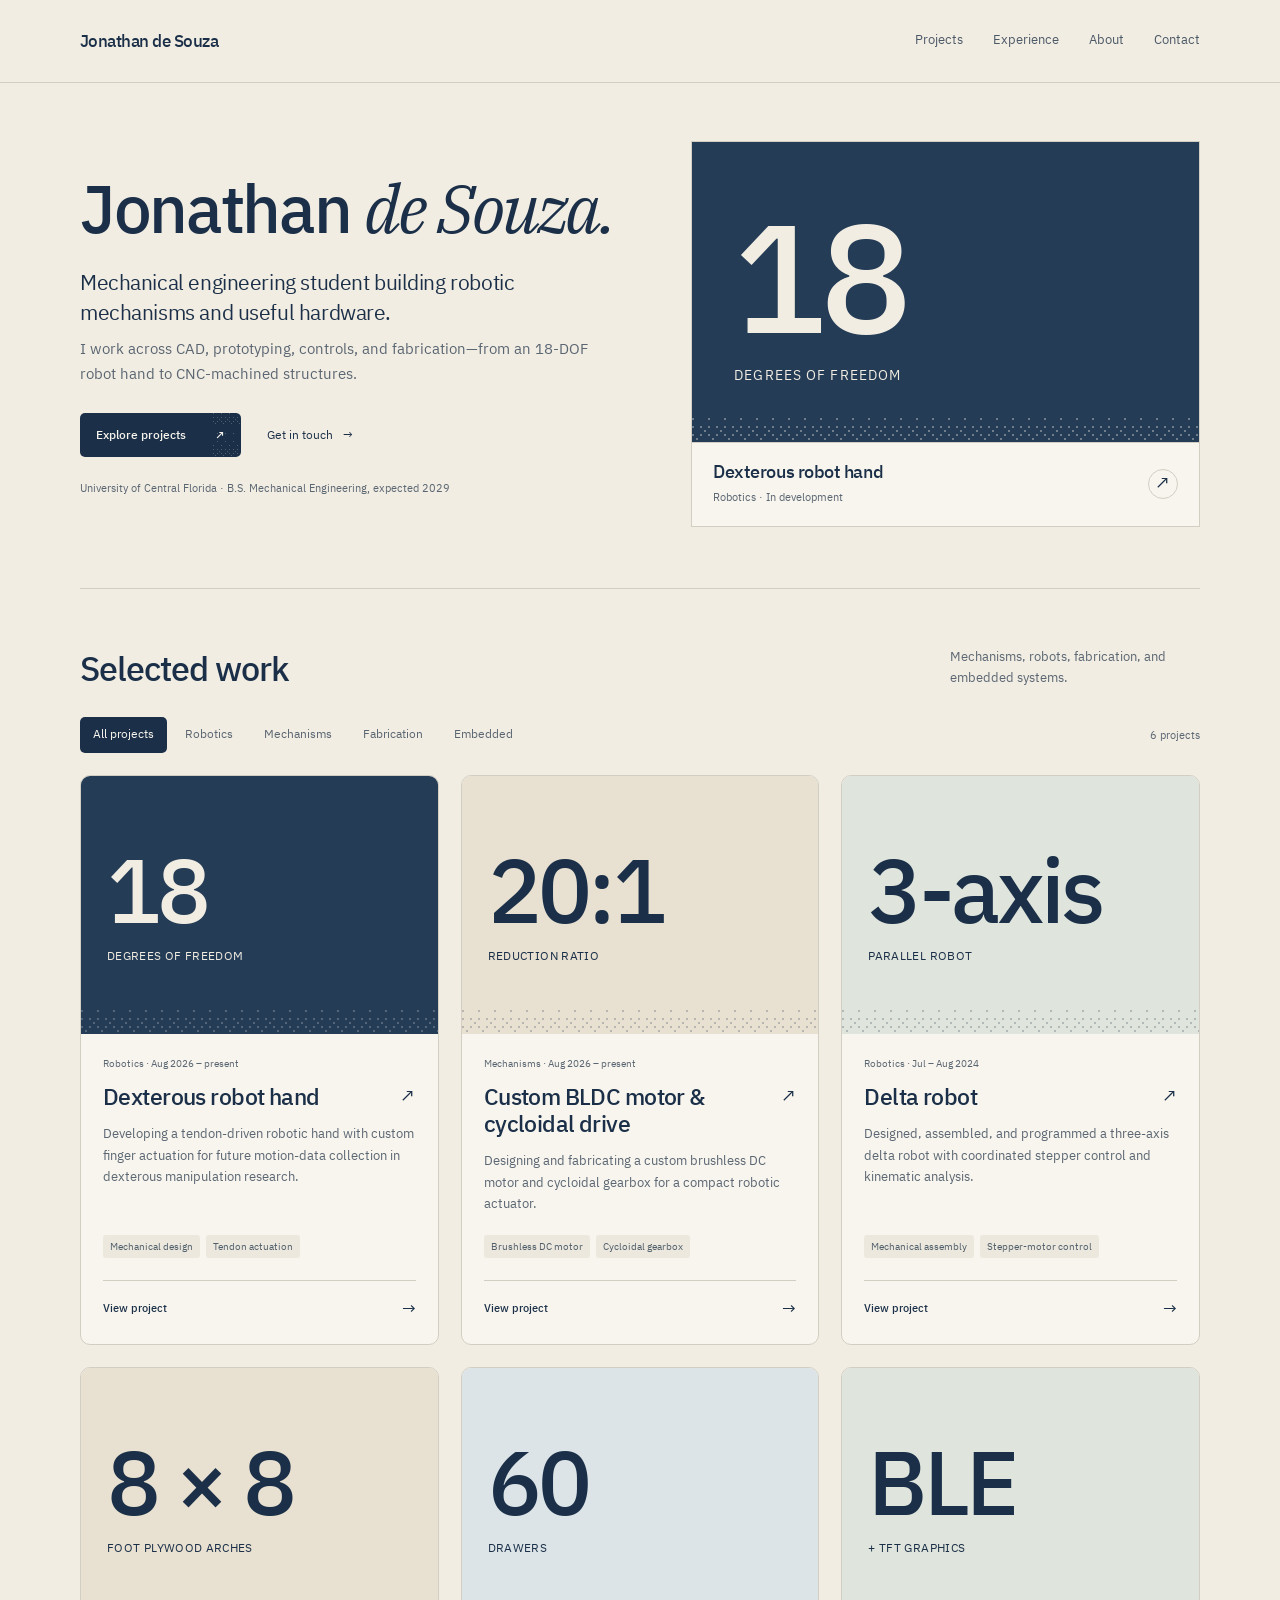
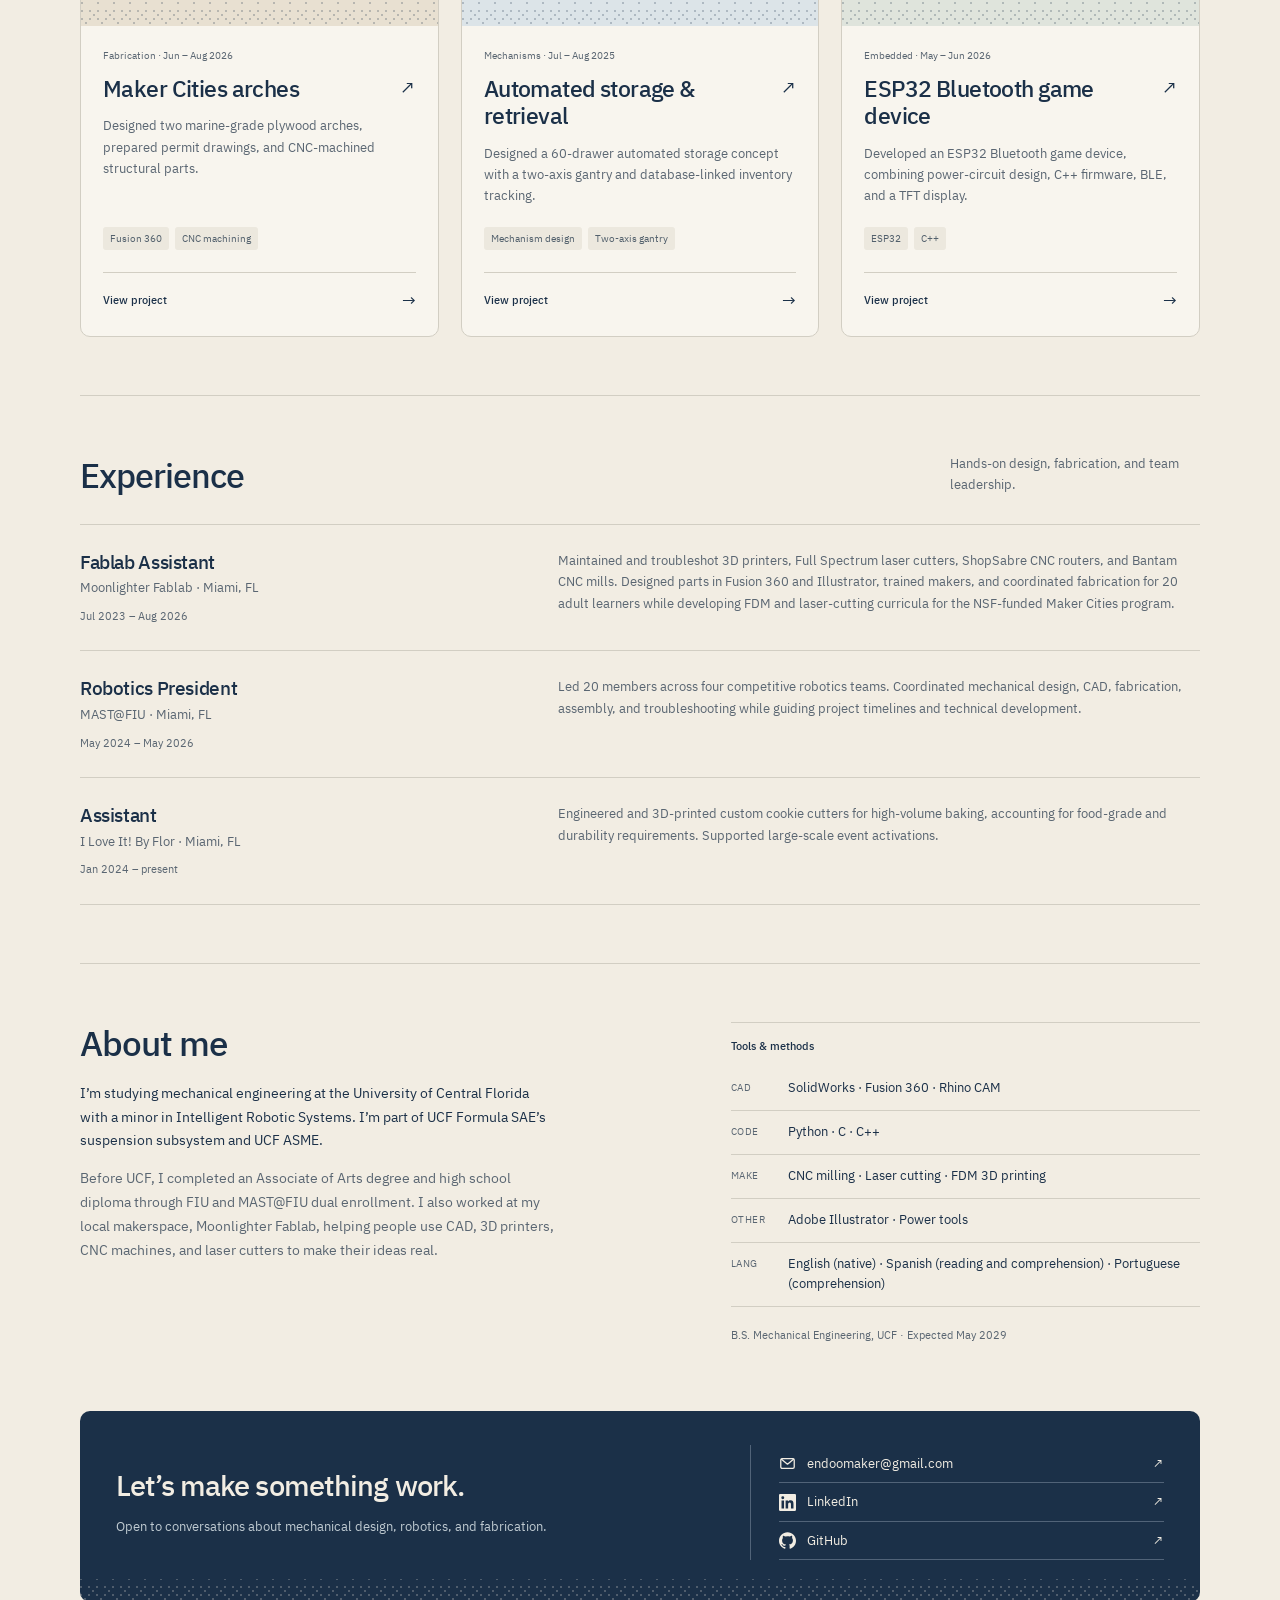
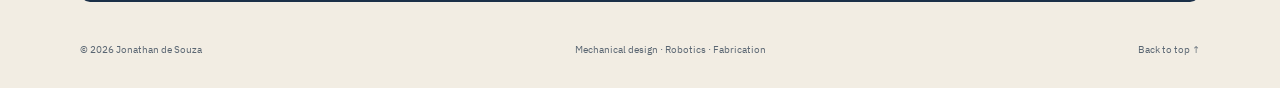
==== index.html @ eb239f59 "Publish mechanical engineering portfolio" ====
<!doctype html><html lang="en"><head><meta charset="utf-8"><meta name="viewport" content="width=device-width, initial-scale=1">
    <meta name="theme-color" content="#f2ede3"><meta name="description" content="Mechanical engineering portfolio of Jonathan de Souza: robotics, mechanisms, fabrication, and embedded systems.">
    <title>Mechanical engineering portfolio — Jonathan de Souza</title><link rel="stylesheet" href="styles.css?v=11"><script defer src="script.js?v=11"></script></head>
    <body><a class="skip-link" href="#main">Skip to content</a><header class="site-header" id="top"><div class="header-inner">
      <a class="brand" href="index.html">Jonathan de Souza</a>
      <nav class="desktop-nav" aria-label="Main navigation"><a href="#work">Projects</a><a href="#experience">Experience</a><a href="#about">About</a><a href="#contact">Contact</a></nav>
      <button class="menu-button" type="button" aria-expanded="false" aria-controls="mobile-menu"><span class="menu-icon" aria-hidden="true"></span><span class="menu-label">Menu</span></button>
    </div><nav class="mobile-menu" id="mobile-menu" aria-label="Mobile navigation" hidden><a href="#work">Projects</a><a href="#experience">Experience</a><a href="#about">About</a><a href="#contact">Contact</a></nav></header>
<main id="main" class="page-width">
  <section class="hero" aria-labelledby="intro-title">
    <div class="hero-grid"><div class="hero-copy">
      <h1 id="intro-title">Jonathan <em>de Souza.</em></h1>
      <p class="hero-lead">Mechanical engineering student building robotic mechanisms and useful hardware.</p>
      <p class="hero-description">I work across CAD, prototyping, controls, and fabrication—from an 18-DOF robot hand to CNC-machined structures.</p>
      <div class="hero-actions"><a class="button primary" href="#work">Explore projects <span aria-hidden="true">↗</span></a><a class="text-link" href="#contact">Get in touch <span aria-hidden="true">→</span></a></div>
      <span class="hero-sample">University of Central Florida · B.S. Mechanical Engineering, expected 2029</span>
    </div>
    <a class="hero-feature dither-surface" href="projects/dexterous-robot-hand.html" aria-label="Explore Dexterous robot hand project">
      <span class="feature-art tone-navy"><span class="stat-visual"><span class="stat-value">18</span><span class="stat-unit">degrees of freedom</span></span></span>
      <span class="feature-caption"><span><strong>Dexterous robot hand</strong><small>Robotics · In development</small></span><span class="feature-arrow" aria-hidden="true">↗</span></span>
    </a></div>
  </section>
  <section class="work section" id="work" aria-labelledby="work-title">
    <div class="section-heading"><h2 id="work-title">Selected work</h2><p class="section-description">Mechanisms, robots, fabrication, and embedded systems.</p></div>
    <div class="project-toolbar"><div class="filter-options" role="group" aria-label="Filter projects">
      <button class="filter active" type="button" data-filter="all" aria-pressed="true">All projects</button>
      <button class="filter" type="button" data-filter="robotics" aria-pressed="false">Robotics</button>
      <button class="filter" type="button" data-filter="mechanisms" aria-pressed="false">Mechanisms</button>
      <button class="filter" type="button" data-filter="fabrication" aria-pressed="false">Fabrication</button>
      <button class="filter" type="button" data-filter="embedded" aria-pressed="false">Embedded</button>
    </div><span class="project-count" role="status" aria-live="polite">6 projects</span></div>
    <div class="project-grid"><article class="project-card" data-category="robotics">
      <a class="project-link dither-surface" href="projects/dexterous-robot-hand.html">
        <div class="project-image tone-navy"><span class="stat-visual"><span class="stat-value">18</span><span class="stat-unit">degrees of freedom</span></span></div>
        <div class="project-body"><p class="project-category">Robotics · Aug 2026 – present</p><h3>Dexterous robot hand<span class="card-arrow" aria-hidden="true">↗</span></h3><p class="project-summary">Developing a tendon-driven robotic hand with custom finger actuation for future motion-data collection in dexterous manipulation research.</p><div class="tags"><span>Mechanical design</span><span>Tendon actuation</span></div><span class="read-project">View project <span aria-hidden="true">→</span></span></div>
      </a></article><article class="project-card" data-category="mechanisms">
      <a class="project-link dither-surface" href="projects/bldc-cycloidal-drive.html">
        <div class="project-image tone-sand"><span class="stat-visual"><span class="stat-value">20:1</span><span class="stat-unit">reduction ratio</span></span></div>
        <div class="project-body"><p class="project-category">Mechanisms · Aug 2026 – present</p><h3>Custom BLDC motor &amp; cycloidal drive<span class="card-arrow" aria-hidden="true">↗</span></h3><p class="project-summary">Designing and fabricating a custom brushless DC motor and cycloidal gearbox for a compact robotic actuator.</p><div class="tags"><span>Brushless DC motor</span><span>Cycloidal gearbox</span></div><span class="read-project">View project <span aria-hidden="true">→</span></span></div>
      </a></article><article class="project-card" data-category="robotics">
      <a class="project-link dither-surface" href="projects/delta-robot.html">
        <div class="project-image tone-sage"><span class="stat-visual"><span class="stat-value">3-axis</span><span class="stat-unit">parallel robot</span></span></div>
        <div class="project-body"><p class="project-category">Robotics · Jul – Aug 2024</p><h3>Delta robot<span class="card-arrow" aria-hidden="true">↗</span></h3><p class="project-summary">Designed, assembled, and programmed a three-axis delta robot with coordinated stepper control and kinematic analysis.</p><div class="tags"><span>Mechanical assembly</span><span>Stepper-motor control</span></div><span class="read-project">View project <span aria-hidden="true">→</span></span></div>
      </a></article><article class="project-card" data-category="fabrication">
      <a class="project-link dither-surface" href="projects/maker-cities-arches.html">
        <div class="project-image tone-sand"><span class="stat-visual"><span class="stat-value">8 × 8</span><span class="stat-unit">foot plywood arches</span></span></div>
        <div class="project-body"><p class="project-category">Fabrication · Jun – Aug 2026</p><h3>Maker Cities arches<span class="card-arrow" aria-hidden="true">↗</span></h3><p class="project-summary">Designed two marine-grade plywood arches, prepared permit drawings, and CNC-machined structural parts.</p><div class="tags"><span>Fusion 360</span><span>CNC machining</span></div><span class="read-project">View project <span aria-hidden="true">→</span></span></div>
      </a></article><article class="project-card" data-category="mechanisms">
      <a class="project-link dither-surface" href="projects/automated-storage.html">
        <div class="project-image tone-blue"><span class="stat-visual"><span class="stat-value">60</span><span class="stat-unit">drawers</span></span></div>
        <div class="project-body"><p class="project-category">Mechanisms · Jul – Aug 2025</p><h3>Automated storage &amp; retrieval<span class="card-arrow" aria-hidden="true">↗</span></h3><p class="project-summary">Designed a 60-drawer automated storage concept with a two-axis gantry and database-linked inventory tracking.</p><div class="tags"><span>Mechanism design</span><span>Two-axis gantry</span></div><span class="read-project">View project <span aria-hidden="true">→</span></span></div>
      </a></article><article class="project-card" data-category="embedded">
      <a class="project-link dither-surface" href="projects/esp32-game-device.html">
        <div class="project-image tone-sage"><span class="stat-visual"><span class="stat-value">BLE</span><span class="stat-unit">+ TFT graphics</span></span></div>
        <div class="project-body"><p class="project-category">Embedded · May – Jun 2026</p><h3>ESP32 Bluetooth game device<span class="card-arrow" aria-hidden="true">↗</span></h3><p class="project-summary">Developed an ESP32 Bluetooth game device, combining power-circuit design, C++ firmware, BLE, and a TFT display.</p><div class="tags"><span>ESP32</span><span>C++</span></div><span class="read-project">View project <span aria-hidden="true">→</span></span></div>
      </a></article></div>
  </section>
  <section class="experience section" id="experience" aria-labelledby="experience-title">
    <div class="section-heading"><h2 id="experience-title">Experience</h2><p class="section-description">Hands-on design, fabrication, and team leadership.</p></div>
    <div class="experience-list">
      <article class="experience-row"><div><h3>Fablab Assistant</h3><p>Moonlighter Fablab · Miami, FL</p><span>Jul 2023 – Aug 2026</span></div><div><p>Maintained and troubleshot 3D printers, Full Spectrum laser cutters, ShopSabre CNC routers, and Bantam CNC mills. Designed parts in Fusion 360 and Illustrator, trained makers, and coordinated fabrication for 20 adult learners while developing FDM and laser-cutting curricula for the NSF-funded Maker Cities program.</p></div></article>
      <article class="experience-row"><div><h3>Robotics President</h3><p>MAST@FIU · Miami, FL</p><span>May 2024 – May 2026</span></div><div><p>Led 20 members across four competitive robotics teams. Coordinated mechanical design, CAD, fabrication, assembly, and troubleshooting while guiding project timelines and technical development.</p></div></article>
      <article class="experience-row"><div><h3>Assistant</h3><p>I Love It! By Flor · Miami, FL</p><span>Jan 2024 – present</span></div><div><p>Engineered and 3D-printed custom cookie cutters for high-volume baking, accounting for food-grade and durability requirements. Supported large-scale event activations.</p></div></article>
    </div>
  </section>
  <section class="about section" id="about" aria-labelledby="about-title">
    <div class="about-copy"><h2 id="about-title">About me</h2><p>I’m studying mechanical engineering at the University of Central Florida with a minor in Intelligent Robotic Systems. I’m part of UCF Formula SAE’s suspension subsystem and UCF ASME.</p><p class="muted">Before UCF, I completed an Associate of Arts degree and high school diploma through FIU and MAST@FIU dual enrollment. I also worked at my local makerspace, Moonlighter Fablab, helping people use CAD, 3D printers, CNC machines, and laser cutters to make their ideas real.</p></div>
    <div class="skills-panel"><p class="panel-label">Tools & methods</p><ul><li><span>CAD</span>SolidWorks · Fusion 360 · Rhino CAM</li><li><span>CODE</span>Python · C · C++</li><li><span>MAKE</span>CNC milling · Laser cutting · FDM 3D printing</li><li><span>OTHER</span>Adobe Illustrator · Power tools</li><li><span>LANG</span>English (native) · Spanish (reading and comprehension) · Portuguese (comprehension)</li></ul><p class="sample-note">B.S. Mechanical Engineering, UCF · Expected May 2029</p></div>
  </section>
  <section class="contact dither-surface" id="contact" aria-labelledby="contact-title"><div><h2 id="contact-title">Let’s make something work.</h2><p>Open to conversations about mechanical design, robotics, and fabrication.</p></div><div class="contact-details">
    <a class="contact-link" href="mailto:endoomaker@gmail.com"><svg class="social-icon" viewBox="0 0 24 24" aria-hidden="true" focusable="false"><rect x="2.5" y="5" width="19" height="14" rx="2" fill="none" stroke="currentColor" stroke-width="1.8"/><path d="m3.5 6 8.5 7 8.5-7" fill="none" stroke="currentColor" stroke-width="1.8" stroke-linecap="round" stroke-linejoin="round"/></svg><span>endoomaker@gmail.com</span><span class="contact-arrow" aria-hidden="true">↗</span></a>
    <a class="contact-link" href="https://www.linkedin.com/in/jonathan-de-souza-12898b291/" target="_blank" rel="noopener noreferrer"><svg class="social-icon" viewBox="0 0 24 24" aria-hidden="true" focusable="false"><path fill="currentColor" d="M20.447 20.452h-3.554v-5.569c0-1.328-.027-3.037-1.852-3.037-1.853 0-2.136 1.445-2.136 2.94v5.666H9.35V9h3.414v1.561h.049c.476-.9 1.637-1.85 3.37-1.85 3.601 0 4.266 2.37 4.266 5.455v6.286zM5.337 7.433a2.062 2.062 0 1 1 0-4.124 2.062 2.062 0 0 1 0 4.124zM7.119 20.452H3.555V9h3.564v11.452zM22.225 0H1.771C.792 0 0 .774 0 1.729v20.542C0 23.227.792 24 1.771 24h20.451C23.2 24 24 23.227 24 22.271V1.729C24 .774 23.2 0 22.225 0z"/></svg><span>LinkedIn</span><span class="contact-arrow" aria-hidden="true">↗</span></a>
    <a class="contact-link" href="https://github.com/EndoMaker" target="_blank" rel="noopener noreferrer"><svg class="social-icon" viewBox="0 0 24 24" aria-hidden="true" focusable="false"><path fill="currentColor" d="M12 .297C5.37.297 0 5.67 0 12.297c0 5.303 3.438 9.8 8.205 11.385.6.113.82-.258.82-.577 0-.285-.01-1.04-.015-2.04-3.338.726-4.043-1.61-4.043-1.61-.546-1.387-1.333-1.757-1.333-1.757-1.09-.745.083-.73.083-.73 1.205.085 1.84 1.237 1.84 1.237 1.07 1.834 2.807 1.304 3.492.997.108-.775.418-1.305.762-1.605-2.665-.3-5.467-1.333-5.467-5.93 0-1.31.467-2.38 1.235-3.22-.124-.303-.535-1.524.117-3.176 0 0 1.008-.323 3.3 1.23a11.5 11.5 0 0 1 3.003-.404c1.02.005 2.047.138 3.003.404 2.29-1.553 3.297-1.23 3.297-1.23.653 1.652.242 2.873.12 3.176.77.84 1.233 1.91 1.233 3.22 0 4.61-2.807 5.625-5.48 5.92.43.372.823 1.102.823 2.222 0 1.606-.015 2.896-.015 3.286 0 .32.216.694.825.576C20.565 22.092 24 17.597 24 12.297c0-6.627-5.373-12-12-12z"/></svg><span>GitHub</span><span class="contact-arrow" aria-hidden="true">↗</span></a>
  </div></section>
</main><footer class="footer page-width"><span>© <span data-year>2026</span> Jonathan de Souza</span><span>Mechanical design · Robotics · Fabrication</span><a href="#top">Back to top ↑</a></footer></body></html>
---- styles.css ----
@font-face{font-family:"Plex Sans";src:url("assets/fonts/IBMPlexSans-Regular.woff2") format("woff2");font-style:normal;font-weight:400;font-display:swap}
@font-face{font-family:"Plex Sans";src:url("assets/fonts/IBMPlexSans-Medium.woff2") format("woff2");font-style:normal;font-weight:500 700;font-display:swap}
@font-face{font-family:"Plex Serif";src:url("assets/fonts/IBMPlexSerif-Italic.woff2") format("woff2");font-style:italic;font-weight:400;font-display:swap}
:root {
  --paper:#f2ede3; --card:#f8f5ee; --navy:#1b3048; --muted:#5a6672;
  --line:#d2cec3; --sand:#e8e0d1; --sage:#dfe4dc; --radius:10px;
}
*{box-sizing:border-box}
html{scroll-behavior:smooth;scroll-padding-top:100px;scrollbar-color:#a9aea8 var(--paper)}
body{margin:0;background:var(--paper);color:var(--navy);font-family:"Plex Sans",Arial,sans-serif;font-size:15px;line-height:1.6;-webkit-font-smoothing:antialiased}
a{color:inherit;text-decoration:none}
button{font:inherit;cursor:pointer}
img{max-width:100%;display:block}
button,a{-webkit-tap-highlight-color:transparent}
[hidden]{display:none!important}
::selection{background:#cbd7d2;color:var(--navy)}
:focus-visible{outline:3px solid #698b9f;outline-offset:5px}
.page-width{width:min(1120px,calc(100% - 80px));margin-inline:auto}
.skip-link{position:fixed;left:20px;top:-100px;z-index:200;background:var(--navy);color:var(--paper);padding:10px 15px;border-radius:5px}
.skip-link:focus{top:10px}
.site-header{position:sticky;top:0;z-index:100;background:var(--paper);border-bottom:1px solid var(--line)}
.header-inner{width:min(1120px,calc(100% - 80px));height:82px;margin:auto;display:flex;align-items:center;justify-content:space-between;gap:24px}
.brand{display:flex;align-items:center;font-size:17px;font-weight:650;letter-spacing:-.03em;line-height:1.2}
.desktop-nav{display:flex;gap:30px;font-size:13px}
.desktop-nav a{padding:8px 0;color:#4b5967;border-bottom:1px solid transparent}
.desktop-nav a:hover,.desktop-nav a:focus-visible{color:var(--navy);border-bottom-color:var(--navy)}
.menu-button,.mobile-menu{display:none}
.hero{position:relative;padding:58px 0 61px;border-bottom:1px solid var(--line)}
.hero-grid{display:grid;grid-template-columns:minmax(0,1fr) minmax(0,.93fr);gap:clamp(30px,5vw,72px);align-items:center}
.hero-copy{min-width:0}
.hero-feature{display:flex;flex-direction:column;align-self:stretch;min-width:0;position:relative;border:1px solid var(--line);background:#e9e2d5;color:var(--navy);overflow:hidden;transition:background .2s ease,border-color .2s ease}
.hero-feature:hover,.hero-feature:focus-visible{background:#e4dccd;border-color:#89969a}
.feature-art{position:relative;display:flex;flex:1;min-height:300px;align-items:center;justify-content:center;overflow:hidden}
.feature-art::after{content:"";position:absolute;left:-8px;right:-8px;bottom:0;height:28px;background:url("assets/dither-edge-light.svg") repeat-x left bottom/256px 64px;opacity:.37;pointer-events:none;transform:translateX(var(--dither-shift));transition:transform .18s ease-out,opacity .2s}
.hero-feature:hover .feature-art::after,.hero-feature:focus-visible .feature-art::after{opacity:.6}
.stat-visual{display:flex;flex-direction:column;align-items:flex-start;justify-content:center;position:relative;z-index:1;width:100%;padding:20px 26px}
.stat-value{display:block;font-size:clamp(56px,7vw,90px);font-weight:500;letter-spacing:-.04em;line-height:1}
.stat-unit{display:block;margin-top:13px;font-size:12px;line-height:1.4;letter-spacing:.03em;text-transform:uppercase}
.feature-art .stat-visual{padding:34px 42px}
.feature-art .stat-value{font-size:clamp(104px,12vw,160px)}
.feature-art .stat-unit{font-size:14px;letter-spacing:.08em}
.feature-caption{display:flex;justify-content:space-between;align-items:center;gap:18px;padding:18px 21px 20px;background:var(--card);border-top:1px solid var(--line)}
.feature-caption strong{display:block;font-size:18px;font-weight:500;letter-spacing:-.025em;line-height:1.25}
.feature-caption small{display:block;margin-top:5px;font-size:11px;color:var(--muted)}
.feature-arrow{display:grid;place-items:center;width:30px;height:30px;flex-shrink:0;border:1px solid var(--line);border-radius:50%;font-size:19px;line-height:1}
.hero-sample{display:block;margin-top:23px;font-size:11px;color:var(--muted)}
.draft-badge{display:inline-block;border:1px solid var(--line);border-radius:20px;padding:4px 10px;font-size:10px;line-height:1.4;color:var(--muted);white-space:nowrap}
h1,h2,h3,p{margin-top:0}
.hero h1{font-size:clamp(44px,5.2vw,68px);font-weight:500;letter-spacing:-.035em;line-height:1.12;margin-bottom:23px;text-wrap:balance}
.hero h1 em{font-family:"Plex Serif",Georgia,serif;font-weight:400}
.hero-lead{font-size:21px;line-height:1.4;letter-spacing:-.02em;margin-bottom:10px}
.hero-description{max-width:545px;font-size:15px;line-height:1.65;color:var(--muted);margin-bottom:26px}
.hero-actions{display:flex;align-items:center;gap:26px;flex-wrap:wrap}
.button{display:inline-flex;align-items:center;justify-content:space-between;min-height:44px;gap:29px;border-radius:5px;padding:11px 16px;font-size:12px;font-weight:600;transition:background .18s}
.button.primary{background:var(--navy);color:var(--card)}
.button.primary:hover{background:#304a64}
.text-link{font-size:12px;display:inline-flex;gap:10px;align-items:center}
.text-link:hover{text-decoration:underline;text-underline-offset:4px}
.section{padding:58px 0}
.section-heading{display:flex;justify-content:space-between;align-items:end;gap:35px;margin-bottom:28px}
h2{font-size:34px;line-height:1.2;letter-spacing:-.03em;font-weight:500;margin-bottom:18px}
.section-heading h2{margin:0}
.section-description{max-width:250px;font-size:13px;line-height:1.6;color:var(--muted);margin:0}
.project-toolbar{display:flex;align-items:center;justify-content:space-between;gap:15px;margin-bottom:22px}
.filter-options{display:flex;gap:5px;flex-wrap:wrap}
.filter{border:1px solid transparent;background:transparent;color:var(--muted);font-size:12px;line-height:1.4;min-height:36px;padding:8px 12px;border-radius:5px;transition:background .18s,color .18s}
.filter:hover{background:#e5dfd3;color:var(--navy)}
.filter.active{background:var(--navy);color:var(--card)}
.project-count{font:11px "Plex Sans",Arial,sans-serif;color:var(--muted);font-variant-numeric:tabular-nums;white-space:nowrap}
.project-grid{display:grid;grid-template-columns:repeat(3,minmax(0,1fr));gap:22px;align-items:stretch}
.project-card{min-width:0}
.project-link{height:100%;display:flex;flex-direction:column;background:var(--card);border:1px solid var(--line);border-radius:var(--radius);overflow:hidden;transition:border-color .2s,box-shadow .2s}
.project-link:hover,.project-link:focus-visible{border-color:#93a2a7;box-shadow:0 5px 18px #1b30480b}
.project-image{position:relative;aspect-ratio:1.38;overflow:hidden;display:flex;align-items:center}
.tone-sand{background:var(--sand)}
.tone-sage{background:var(--sage)}
.tone-navy{background:#243c56;color:var(--paper)}
.tone-blue{background:#dce4e8}
.project-body{display:flex;flex-direction:column;flex:1;padding:22px}
.project-category{font-size:10px;line-height:1.5;color:var(--muted);margin-bottom:12px}
.project-category>span{opacity:1}
.project-body h3{display:flex;justify-content:space-between;align-items:start;gap:12px;font-size:23px;font-weight:500;letter-spacing:-.025em;line-height:1.18;margin-bottom:13px}
.card-arrow{font-size:19px;font-weight:400;transition:transform .2s;line-height:1.4}
.project-link:hover .card-arrow{transform:translate(2px,-2px)}
.project-summary{font-size:13px;color:var(--muted);line-height:1.65;margin-bottom:20px;min-height:64px}
.tags{display:flex;flex-wrap:wrap;gap:6px;margin-top:auto;margin-bottom:22px}
.tags span{font-size:10px;line-height:1.3;background:#ece8de;color:#52606c;border-radius:3px;padding:5px 7px}
.read-project{display:flex;justify-content:space-between;align-items:center;border-top:1px solid var(--line);padding-top:14px;font-size:11px;font-weight:600}
.read-project>span{font-size:17px;font-weight:400}
.sample-note{font-size:11px;line-height:1.6;color:var(--muted);margin:20px 0 0}
.about{display:grid;grid-template-columns:1.1fr 1fr;gap:12%;border-top:1px solid var(--line)}
.about-copy h2{font-size:35px}
.about-copy>p{font-size:14px;line-height:1.7;max-width:475px}
.muted{color:var(--muted)}
.skills-panel{border-top:1px solid var(--line);padding-top:15px;align-self:center}
.panel-label{font-size:11px;font-weight:600;margin-bottom:12px}
.skills-panel ul{padding:0;margin:0;list-style:none}
.skills-panel li{display:flex;gap:19px;border-bottom:1px solid var(--line);padding:11px 0;font-size:13px}
.skills-panel li span{min-width:38px;font-size:10px;line-height:2;color:var(--muted);letter-spacing:.06em}
.experience{border-top:1px solid var(--line)}
.experience-list{border-top:1px solid var(--line)}
.experience-row{display:grid;grid-template-columns:minmax(210px,.8fr) minmax(0,1.2fr);gap:50px;padding:25px 0;border-bottom:1px solid var(--line)}
.experience-row h3{font-size:19px;font-weight:500;line-height:1.3;letter-spacing:-.02em;margin-bottom:3px}
.experience-row p{font-size:13px;line-height:1.65;color:var(--muted);margin:0}
.experience-row span{display:block;color:var(--muted);font-size:11px;margin-top:9px}
.contact{position:relative;overflow:hidden;display:grid;grid-template-columns:1.4fr 1fr;gap:55px;align-items:center;margin:8px 0 40px;padding:34px 36px 42px;border-radius:var(--radius);background:var(--navy);color:var(--paper)}
.contact h2{font-size:29px;margin-bottom:13px}
.contact p{font-size:13px;color:#c0cbd2;line-height:1.65;margin:0}
.contact-details{padding-left:28px;border-left:1px solid #516378}
.contact-link{display:flex;align-items:center;gap:11px;padding:9px 0;border-bottom:1px solid #516378;font-size:13px;line-height:1.5;overflow-wrap:anywhere}
.contact-link:hover{text-decoration:underline;text-underline-offset:4px}
.contact-link .social-icon{width:17px;height:17px;flex:0 0 17px}
.contact-link .contact-arrow{margin-left:auto;flex-shrink:0}
.footer{display:flex;justify-content:space-between;align-items:center;gap:20px;padding:0 0 30px;font-size:10px;color:var(--muted)}
.footer a:hover{text-decoration:underline;text-underline-offset:4px}

/* Dither belongs to the edge of a surface; it cannot overlap reading areas
   or intercept input. Hover/focus and pointer movement share one treatment. */
.dither-surface{--dither-shift:0px}
.project-image::after,.contact::after,.case-visual::after{content:"";position:absolute;left:-8px;right:-8px;bottom:0;height:30px;background:url("assets/dither-edge.svg") repeat-x left bottom/256px 64px;pointer-events:none;opacity:.24;transform:translateX(var(--dither-shift));transition:transform .18s ease-out,opacity .2s}
.project-link:hover .project-image::after,.project-link:focus-visible .project-image::after{opacity:.65}
.tone-navy.project-image::after,.tone-navy.case-visual::after,.contact::after{background-image:url("assets/dither-edge-light.svg")}
.contact::after{height:23px;opacity:.24}
.case-visual::after{height:28px;opacity:.34}
.button.primary{position:relative;overflow:hidden}
.button.primary::after{content:"";position:absolute;right:0;top:0;bottom:0;width:28px;background:url("assets/dither-edge-light.svg") right bottom/128px 32px;pointer-events:none;opacity:.25}

.case-page{padding-top:28px}
.back-link{font-size:12px;color:var(--muted);display:inline-block;margin-bottom:35px}
.back-link:hover{color:var(--navy);text-decoration:underline;text-underline-offset:4px}
.case-header{max-width:780px;margin-bottom:30px}
.case-header h1{font-size:clamp(38px,5vw,58px);font-weight:500;line-height:1.08;letter-spacing:-.035em;margin-bottom:18px}
.case-lead{font-size:18px;line-height:1.55;color:var(--muted);max-width:620px;margin-bottom:18px}
.case-meta{display:grid;grid-template-columns:repeat(3,1fr);gap:25px;padding:19px 0;border-block:1px solid var(--line);margin:0 0 25px}
.case-meta dt{font:9px Consolas,monospace;letter-spacing:.07em;text-transform:uppercase;color:var(--muted);margin-bottom:5px}
.case-meta dd{margin:0;font-size:12px}
.case-visual{position:relative;overflow:hidden;border-radius:8px;height:320px;display:flex;align-items:center}
.case-visual .stat-visual{padding:40px 55px}
.case-visual .stat-value{font-size:clamp(90px,13vw,165px)}
.case-visual .stat-unit{font-size:15px}
.case-body{margin:20px 0 0}
.case-body section{display:grid;grid-template-columns:220px 1fr;gap:60px;padding:35px 0;border-bottom:1px solid var(--line)}
.case-body h2{font-size:22px;margin:0}
.case-body p,.case-body li{font-size:14px;line-height:1.75;color:#53616d}
.case-body p:last-child{margin-bottom:0}
.case-body ul{margin:0;padding-left:19px}
.case-body li+li{margin-top:9px}
.case-body .sample-note{font-size:11px;color:var(--muted)}
.case-tags{display:flex;flex-wrap:wrap;gap:8px}
.case-tags span{display:inline-block;background:#ece8de;color:#52606c;border-radius:3px;font-size:12px;padding:7px 9px}
.case-pagination{display:flex;justify-content:space-between;gap:30px;padding:30px 0 65px;font-size:12px}
.case-pagination a:hover{text-decoration:underline;text-underline-offset:4px}
@media(max-width:1000px){
  .project-grid{grid-template-columns:repeat(2,minmax(0,1fr))}
  .project-summary{min-height:0}.contact{gap:30px}
  .hero-grid{gap:30px}.feature-art{min-height:265px}
}
@media(max-width:680px){
  .page-width,.header-inner{width:calc(100% - 40px)}
  .header-inner{height:70px}.brand{font-size:15px}
  .desktop-nav{display:none}.menu-button{display:flex;gap:8px;align-items:center;background:none;border:1px solid var(--line);border-radius:5px;padding:7px 10px;min-height:38px;color:var(--navy);font-size:12px}
  .menu-icon{width:13px;height:8px;border-top:1px solid;border-bottom:1px solid}
  .mobile-menu:not([hidden]){position:absolute;top:100%;left:0;right:0;background:var(--paper);display:flex;flex-direction:column;gap:0;padding:8px 20px 16px;border-bottom:1px solid var(--line);box-shadow:0 8px 14px #1b30480a}
  .mobile-menu a{display:block;padding:12px 4px;font-size:14px}
  .hero{padding:38px 0 40px}.hero-grid{grid-template-columns:1fr;gap:30px}
  .feature-art{min-height:220px}.feature-art .stat-visual{padding:26px}.feature-art .stat-value{font-size:112px}
  .feature-caption{padding:15px 17px 17px}.feature-caption strong{font-size:16px}
  .draft-badge{font-size:9px;padding:4px 8px}
  .hero h1{font-size:44px;line-height:1.14}.hero-lead{font-size:18px}.hero-description{font-size:14px}
  .hero-actions{gap:20px}.section{padding:40px 0}
  .section-heading{align-items:start;margin-bottom:23px}.section-description{max-width:155px;font-size:11px}
  h2{font-size:30px}.project-toolbar{align-items:start;flex-direction:column;gap:10px}
  .filter{padding:8px 10px;font-size:11px}.project-count{font-size:10px}
  .project-grid{grid-template-columns:1fr;gap:21px}.project-image{aspect-ratio:1.6}
  .project-body{padding:20px}.project-body h3{font-size:25px}.project-summary{margin-bottom:17px}
  .tags{margin-bottom:18px}.about{grid-template-columns:1fr;gap:25px}.about-copy h2{font-size:30px}
  .experience-row{grid-template-columns:1fr;gap:12px;padding:20px 0}
  .contact{grid-template-columns:1fr;gap:24px;padding:27px 24px 36px;margin:0 0 28px}
  .contact h2{font-size:27px}.contact-details{padding:18px 0 0;border-left:0;border-top:1px solid #516378}
  .footer{flex-wrap:wrap;gap:10px}.footer>span:nth-child(2){order:3;flex-basis:100%}.footer a{margin-left:auto}
  .case-page{padding-top:22px}.back-link{margin-bottom:28px}
  .case-header h1{font-size:39px}.case-lead{font-size:16px}
  .case-meta{gap:12px}.case-meta dd{font-size:11px}.case-visual{height:240px}.case-visual .stat-visual{padding:24px}.case-visual .stat-value{font-size:92px}
  .case-body section{grid-template-columns:1fr;gap:14px;padding:27px 0}.case-body h2{font-size:21px}
  .case-pagination{font-size:11px;gap:25px;padding-bottom:40px}
}
@media(prefers-reduced-motion:reduce){
  html{scroll-behavior:auto}
  *,*::before,*::after{transition:none!important;animation:none!important}
}
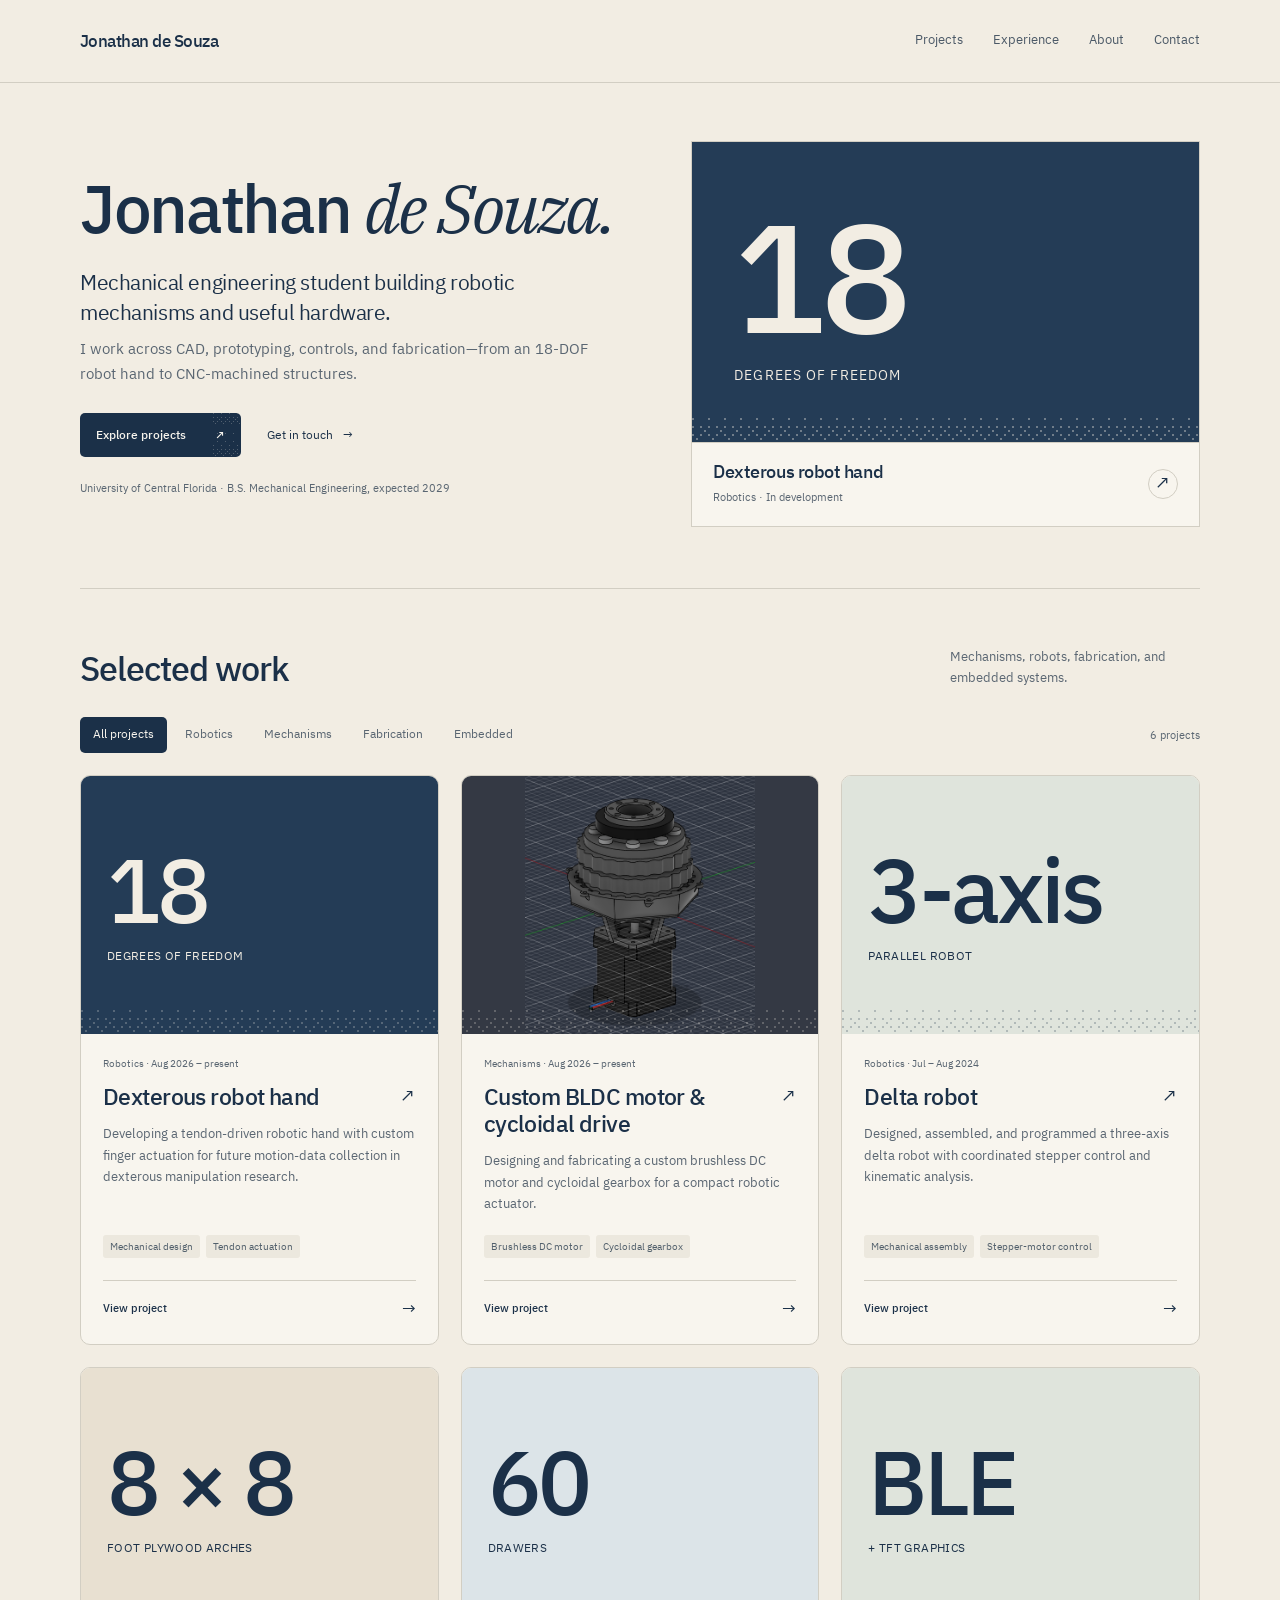
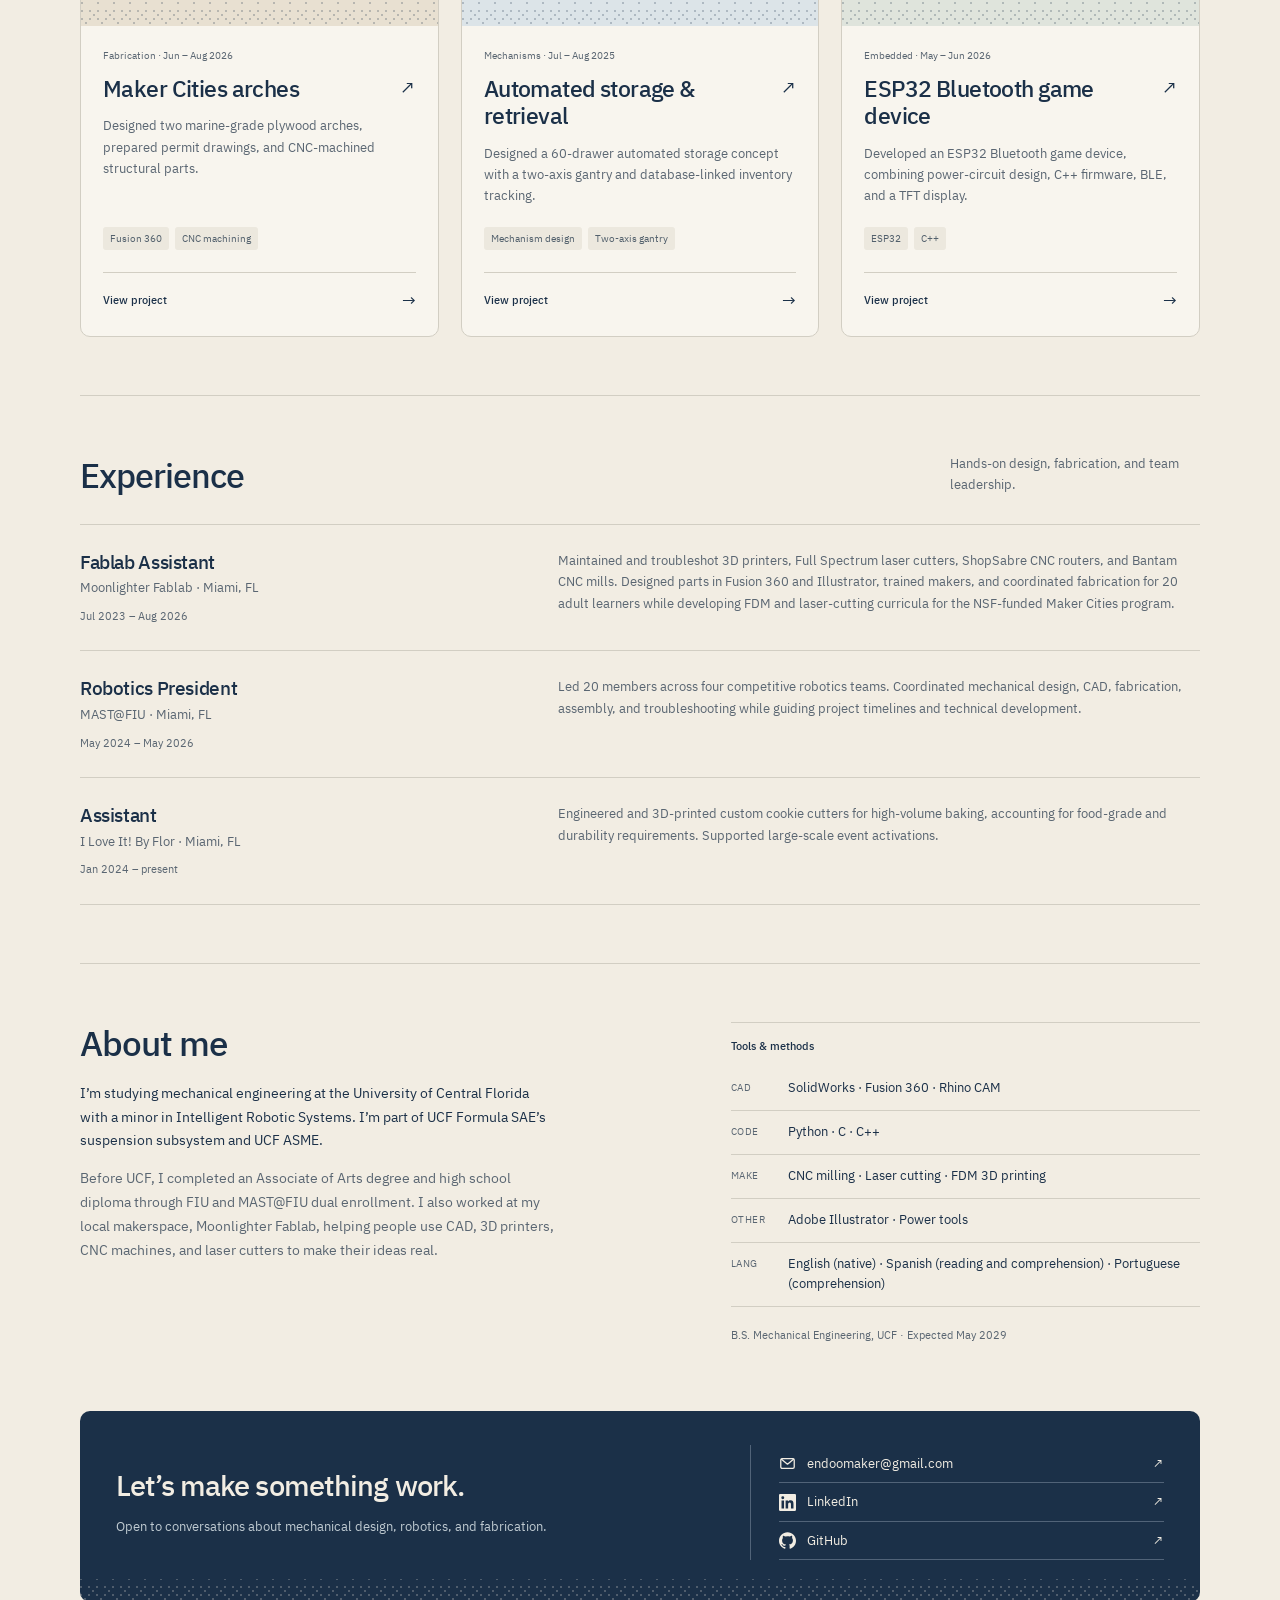
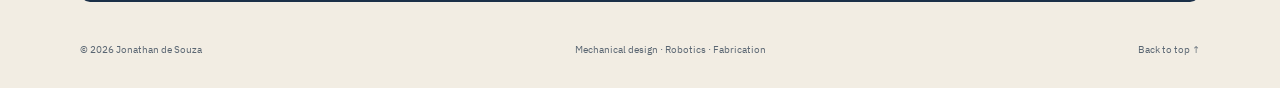
==== commit 23384608: "Add cycloidal reducer CAD image" ====
--- a/index.html
+++ b/index.html
@@ -1,6 +1,6 @@
 <!doctype html><html lang="en"><head><meta charset="utf-8"><meta name="viewport" content="width=device-width, initial-scale=1">
     <meta name="theme-color" content="#f2ede3"><meta name="description" content="Mechanical engineering portfolio of Jonathan de Souza: robotics, mechanisms, fabrication, and embedded systems.">
-    <title>Mechanical engineering portfolio — Jonathan de Souza</title><link rel="stylesheet" href="styles.css?v=11"><script defer src="script.js?v=11"></script></head>
+    <title>Mechanical engineering portfolio — Jonathan de Souza</title><link rel="stylesheet" href="styles.css?v=12"><script defer src="script.js?v=11"></script></head>
     <body><a class="skip-link" href="#main">Skip to content</a><header class="site-header" id="top"><div class="header-inner">
       <a class="brand" href="index.html">Jonathan de Souza</a>
       <nav class="desktop-nav" aria-label="Main navigation"><a href="#work">Projects</a><a href="#experience">Experience</a><a href="#about">About</a><a href="#contact">Contact</a></nav>
@@ -35,7 +35,7 @@
         <div class="project-body"><p class="project-category">Robotics · Aug 2026 – present</p><h3>Dexterous robot hand<span class="card-arrow" aria-hidden="true">↗</span></h3><p class="project-summary">Developing a tendon-driven robotic hand with custom finger actuation for future motion-data collection in dexterous manipulation research.</p><div class="tags"><span>Mechanical design</span><span>Tendon actuation</span></div><span class="read-project">View project <span aria-hidden="true">→</span></span></div>
       </a></article><article class="project-card" data-category="mechanisms">
       <a class="project-link dither-surface" href="projects/bldc-cycloidal-drive.html">
-        <div class="project-image tone-sand"><span class="stat-visual"><span class="stat-value">20:1</span><span class="stat-unit">reduction ratio</span></span></div>
+        <div class="project-image project-image--cad"><img src="assets/cycloidal-reducer-cad.png" alt="" width="533" height="600" loading="lazy" decoding="async"></div>
         <div class="project-body"><p class="project-category">Mechanisms · Aug 2026 – present</p><h3>Custom BLDC motor &amp; cycloidal drive<span class="card-arrow" aria-hidden="true">↗</span></h3><p class="project-summary">Designing and fabricating a custom brushless DC motor and cycloidal gearbox for a compact robotic actuator.</p><div class="tags"><span>Brushless DC motor</span><span>Cycloidal gearbox</span></div><span class="read-project">View project <span aria-hidden="true">→</span></span></div>
       </a></article><article class="project-card" data-category="robotics">
       <a class="project-link dither-surface" href="projects/delta-robot.html">
@@ -72,4 +72,4 @@
     <a class="contact-link" href="https://www.linkedin.com/in/jonathan-de-souza-12898b291/" target="_blank" rel="noopener noreferrer"><svg class="social-icon" viewBox="0 0 24 24" aria-hidden="true" focusable="false"><path fill="currentColor" d="M20.447 20.452h-3.554v-5.569c0-1.328-.027-3.037-1.852-3.037-1.853 0-2.136 1.445-2.136 2.94v5.666H9.35V9h3.414v1.561h.049c.476-.9 1.637-1.85 3.37-1.85 3.601 0 4.266 2.37 4.266 5.455v6.286zM5.337 7.433a2.062 2.062 0 1 1 0-4.124 2.062 2.062 0 0 1 0 4.124zM7.119 20.452H3.555V9h3.564v11.452zM22.225 0H1.771C.792 0 0 .774 0 1.729v20.542C0 23.227.792 24 1.771 24h20.451C23.2 24 24 23.227 24 22.271V1.729C24 .774 23.2 0 22.225 0z"/></svg><span>LinkedIn</span><span class="contact-arrow" aria-hidden="true">↗</span></a>
     <a class="contact-link" href="https://github.com/EndoMaker" target="_blank" rel="noopener noreferrer"><svg class="social-icon" viewBox="0 0 24 24" aria-hidden="true" focusable="false"><path fill="currentColor" d="M12 .297C5.37.297 0 5.67 0 12.297c0 5.303 3.438 9.8 8.205 11.385.6.113.82-.258.82-.577 0-.285-.01-1.04-.015-2.04-3.338.726-4.043-1.61-4.043-1.61-.546-1.387-1.333-1.757-1.333-1.757-1.09-.745.083-.73.083-.73 1.205.085 1.84 1.237 1.84 1.237 1.07 1.834 2.807 1.304 3.492.997.108-.775.418-1.305.762-1.605-2.665-.3-5.467-1.333-5.467-5.93 0-1.31.467-2.38 1.235-3.22-.124-.303-.535-1.524.117-3.176 0 0 1.008-.323 3.3 1.23a11.5 11.5 0 0 1 3.003-.404c1.02.005 2.047.138 3.003.404 2.29-1.553 3.297-1.23 3.297-1.23.653 1.652.242 2.873.12 3.176.77.84 1.233 1.91 1.233 3.22 0 4.61-2.807 5.625-5.48 5.92.43.372.823 1.102.823 2.222 0 1.606-.015 2.896-.015 3.286 0 .32.216.694.825.576C20.565 22.092 24 17.597 24 12.297c0-6.627-5.373-12-12-12z"/></svg><span>GitHub</span><span class="contact-arrow" aria-hidden="true">↗</span></a>
   </div></section>
-</main><footer class="footer page-width"><span>© <span data-year>2026</span> Jonathan de Souza</span><span>Mechanical design · Robotics · Fabrication</span><a href="#top">Back to top ↑</a></footer></body></html>+</main><footer class="footer page-width"><span>© <span data-year>2026</span> Jonathan de Souza</span><span>Mechanical design · Robotics · Fabrication</span><a href="#top">Back to top ↑</a></footer></body></html>
--- a/styles.css
+++ b/styles.css
@@ -72,6 +72,8 @@
 .project-link{height:100%;display:flex;flex-direction:column;background:var(--card);border:1px solid var(--line);border-radius:var(--radius);overflow:hidden;transition:border-color .2s,box-shadow .2s}
 .project-link:hover,.project-link:focus-visible{border-color:#93a2a7;box-shadow:0 5px 18px #1b30480b}
 .project-image{position:relative;aspect-ratio:1.38;overflow:hidden;display:flex;align-items:center}
+.project-image--cad{justify-content:center;background:#343944}
+.project-image--cad img{display:block;width:100%;height:100%;object-fit:contain}
 .tone-sand{background:var(--sand)}
 .tone-sage{background:var(--sage)}
 .tone-navy{background:#243c56;color:var(--paper)}
@@ -119,7 +121,7 @@
 .dither-surface{--dither-shift:0px}
 .project-image::after,.contact::after,.case-visual::after{content:"";position:absolute;left:-8px;right:-8px;bottom:0;height:30px;background:url("assets/dither-edge.svg") repeat-x left bottom/256px 64px;pointer-events:none;opacity:.24;transform:translateX(var(--dither-shift));transition:transform .18s ease-out,opacity .2s}
 .project-link:hover .project-image::after,.project-link:focus-visible .project-image::after{opacity:.65}
-.tone-navy.project-image::after,.tone-navy.case-visual::after,.contact::after{background-image:url("assets/dither-edge-light.svg")}
+.tone-navy.project-image::after,.tone-navy.case-visual::after,.project-image--cad::after,.case-visual--cad::after,.contact::after{background-image:url("assets/dither-edge-light.svg")}
 .contact::after{height:23px;opacity:.24}
 .case-visual::after{height:28px;opacity:.34}
 .button.primary{position:relative;overflow:hidden}
@@ -135,6 +137,10 @@
 .case-meta dt{font:9px Consolas,monospace;letter-spacing:.07em;text-transform:uppercase;color:var(--muted);margin-bottom:5px}
 .case-meta dd{margin:0;font-size:12px}
 .case-visual{position:relative;overflow:hidden;border-radius:8px;height:320px;display:flex;align-items:center}
+.case-media{margin:0}
+.case-visual--cad{height:480px;justify-content:center;background:#343944}
+.case-visual--cad img{display:block;width:100%;height:100%;object-fit:contain}
+.case-media figcaption{margin-top:9px;color:var(--muted);font-size:11px;line-height:1.5}
 .case-visual .stat-visual{padding:40px 55px}
 .case-visual .stat-value{font-size:clamp(90px,13vw,165px)}
 .case-visual .stat-unit{font-size:15px}
@@ -180,7 +186,7 @@
   .footer{flex-wrap:wrap;gap:10px}.footer>span:nth-child(2){order:3;flex-basis:100%}.footer a{margin-left:auto}
   .case-page{padding-top:22px}.back-link{margin-bottom:28px}
   .case-header h1{font-size:39px}.case-lead{font-size:16px}
-  .case-meta{gap:12px}.case-meta dd{font-size:11px}.case-visual{height:240px}.case-visual .stat-visual{padding:24px}.case-visual .stat-value{font-size:92px}
+  .case-meta{gap:12px}.case-meta dd{font-size:11px}.case-visual{height:240px}.case-visual--cad{height:360px}.case-visual .stat-visual{padding:24px}.case-visual .stat-value{font-size:92px}
   .case-body section{grid-template-columns:1fr;gap:14px;padding:27px 0}.case-body h2{font-size:21px}
   .case-pagination{font-size:11px;gap:25px;padding-bottom:40px}
 }
